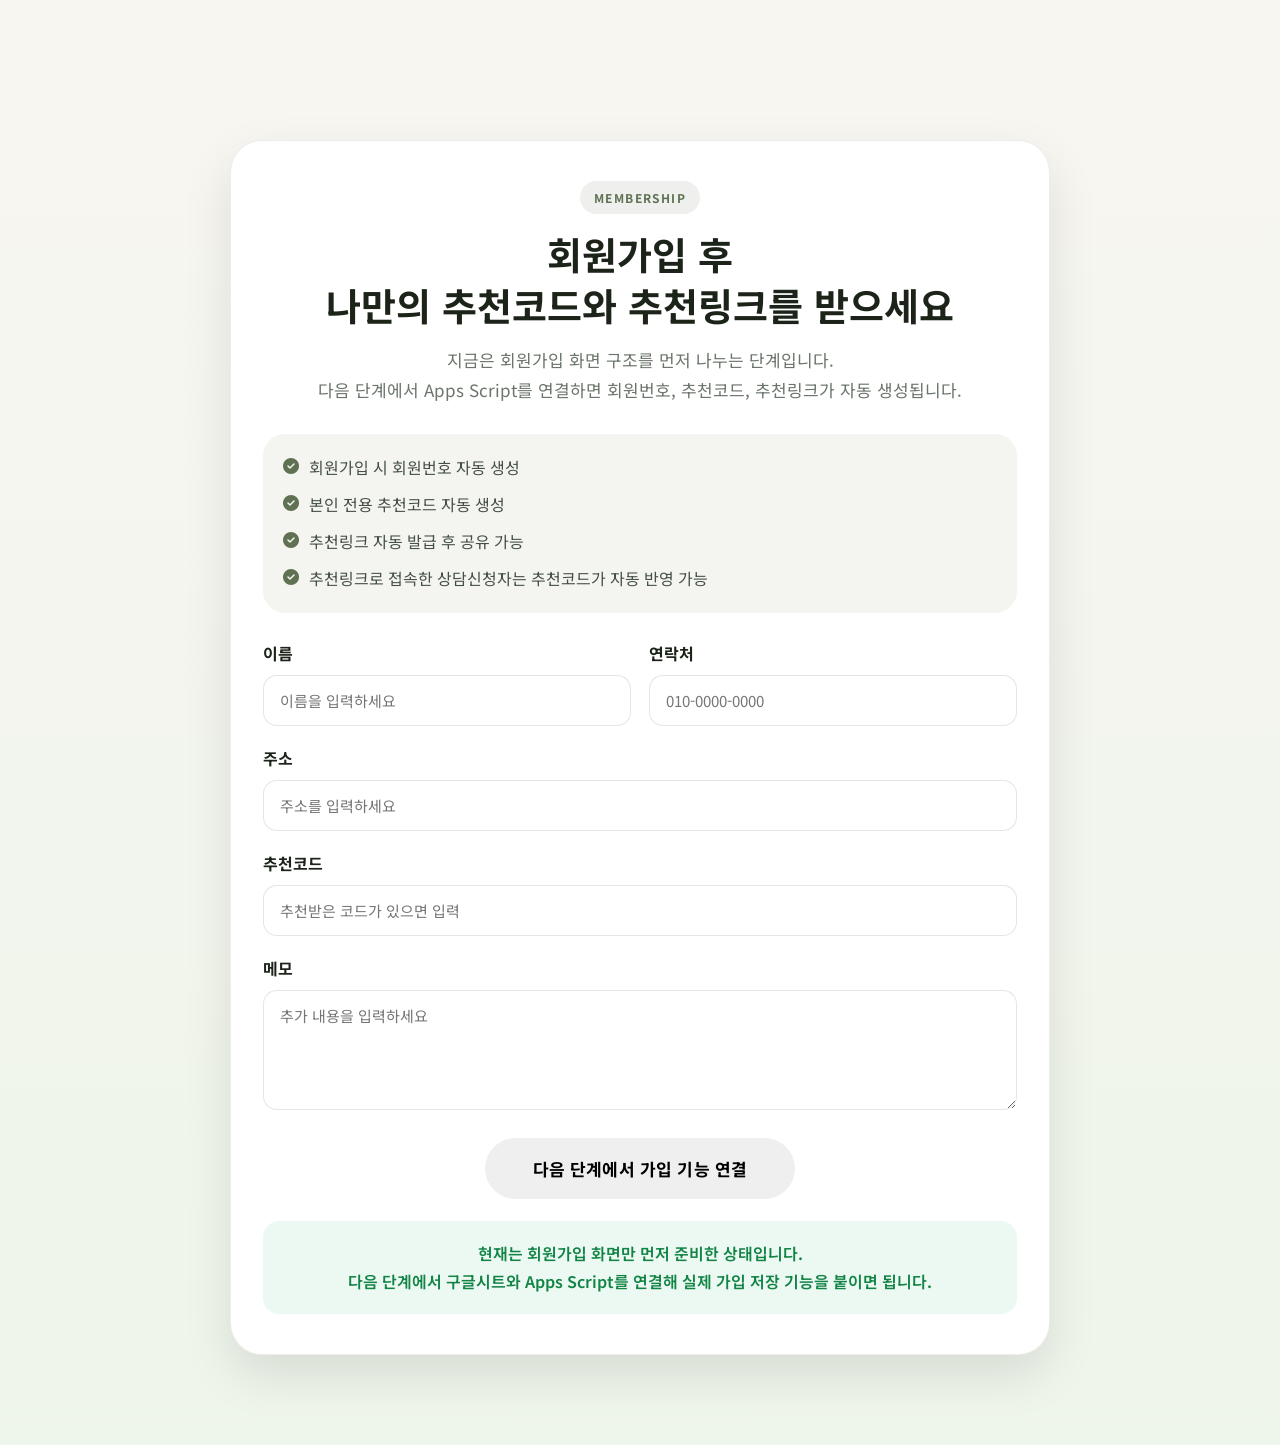
==== join.html @ 5bd47f91 "Add join.html for membership registration page" ====
<!DOCTYPE html>
<html lang="ko">
<head>
  <meta charset="UTF-8" />
  <meta name="viewport" content="width=device-width, initial-scale=1.0" />
  <title>회원가입 | 참빛 미네랄 수소수기</title>
  <link rel="preconnect" href="https://fonts.googleapis.com">
  <link rel="preconnect" href="https://fonts.gstatic.com" crossorigin>
  <link href="https://fonts.googleapis.com/css2?family=Noto+Sans+KR:wght@300;400;500;600;700;800&display=swap" rel="stylesheet">
  <link rel="stylesheet" href="https://cdn.jsdelivr.net/npm/@fortawesome/fontawesome-free@6.4.0/css/all.min.css">
  <link rel="stylesheet" href="css/style.css">
  <style>
    .join-page {
      min-height: 100vh;
      background: linear-gradient(180deg, #f8f6f1 0%, #eef5ea 100%);
      padding: 140px 0 90px;
    }

    .join-wrap {
      max-width: 820px;
      margin: 0 auto;
    }

    .join-card {
      background: #fff;
      border-radius: var(--radius-lg);
      box-shadow: var(--shadow-lg);
      border: 1px solid var(--border);
      padding: 40px 32px;
    }

    .join-top {
      text-align: center;
      margin-bottom: 28px;
    }

    .join-top h1 {
      font-size: 38px;
      line-height: 1.35;
      margin-bottom: 14px;
    }

    .join-top p {
      font-size: 17px;
      color: var(--text-light);
      line-height: 1.8;
    }

    .join-guide {
      background: var(--green-bg);
      border-radius: var(--radius-md);
      padding: 20px;
      margin-bottom: 26px;
    }

    .join-guide ul {
      list-style: none;
      display: flex;
      flex-direction: column;
      gap: 10px;
    }

    .join-guide li {
      display: flex;
      gap: 10px;
      color: var(--text-mid);
      line-height: 1.7;
    }

    .join-guide i {
      color: var(--green-mid);
      margin-top: 4px;
    }

    .join-form-grid {
      display: grid;
      grid-template-columns: repeat(2, 1fr);
      gap: 18px;
    }

    .join-form-group {
      display: flex;
      flex-direction: column;
      gap: 8px;
    }

    .join-form-group.full {
      grid-column: 1 / -1;
    }

    .join-form-group label {
      font-weight: 700;
      color: var(--text-dark);
    }

    .join-form-group input,
    .join-form-group textarea {
      width: 100%;
      border: 1px solid rgba(0,0,0,0.10);
      border-radius: 14px;
      padding: 14px 16px;
      font-size: 15px;
      font-family: inherit;
      outline: none;
      background: #fff;
    }

    .join-form-group textarea {
      min-height: 120px;
      resize: vertical;
    }

    .join-form-group input:focus,
    .join-form-group textarea:focus {
      border-color: var(--green-mid);
      box-shadow: 0 0 0 4px rgba(95, 113, 82, 0.10);
    }

    .join-form-bottom {
      margin-top: 28px;
      text-align: center;
    }

    .join-placeholder-box {
      margin-top: 22px;
      padding: 18px;
      border-radius: 16px;
      background: rgba(24, 169, 87, 0.08);
      color: #128446;
      font-weight: 600;
      line-height: 1.8;
      text-align: center;
    }

    @media (max-width: 760px) {
      .join-form-grid {
        grid-template-columns: 1fr;
      }

      .join-card {
        padding: 28px 20px;
      }

      .join-top h1 {
        font-size: 30px;
      }
    }
  </style>
</head>
<body>
  <section class="join-page">
    <div class="container">
      <div class="join-wrap">
        <div class="join-card">
          <div class="join-top">
            <div class="section-label">MEMBERSHIP</div>
            <h1>회원가입 후<br>나만의 추천코드와 추천링크를 받으세요</h1>
            <p>
              지금은 회원가입 화면 구조를 먼저 나누는 단계입니다.<br>
              다음 단계에서 Apps Script를 연결하면 회원번호, 추천코드, 추천링크가 자동 생성됩니다.
            </p>
          </div>

          <div class="join-guide">
            <ul>
              <li><i class="fas fa-check-circle"></i><span>회원가입 시 회원번호 자동 생성</span></li>
              <li><i class="fas fa-check-circle"></i><span>본인 전용 추천코드 자동 생성</span></li>
              <li><i class="fas fa-check-circle"></i><span>추천링크 자동 발급 후 공유 가능</span></li>
              <li><i class="fas fa-check-circle"></i><span>추천링크로 접속한 상담신청자는 추천코드가 자동 반영 가능</span></li>
            </ul>
          </div>

          <form>
            <div class="join-form-grid">
              <div class="join-form-group">
                <label for="joinName">이름</label>
                <input type="text" id="joinName" placeholder="이름을 입력하세요">
              </div>

              <div class="join-form-group">
                <label for="joinPhone">연락처</label>
                <input type="text" id="joinPhone" placeholder="010-0000-0000">
              </div>

              <div class="join-form-group full">
                <label for="joinAddress">주소</label>
                <input type="text" id="joinAddress" placeholder="주소를 입력하세요">
              </div>

              <div class="join-form-group full">
                <label for="joinRefCode">추천코드</label>
                <input type="text" id="joinRefCode" placeholder="추천받은 코드가 있으면 입력">
              </div>

              <div class="join-form-group full">
                <label for="joinMemo">메모</label>
                <textarea id="joinMemo" placeholder="추가 내용을 입력하세요"></textarea>
              </div>
            </div>

            <div class="join-form-bottom">
              <button type="button" class="btn btn-green btn-lg">다음 단계에서 가입 기능 연결</button>
            </div>

            <div class="join-placeholder-box">
              현재는 회원가입 화면만 먼저 준비한 상태입니다.<br>
              다음 단계에서 구글시트와 Apps Script를 연결해 실제 가입 저장 기능을 붙이면 됩니다.
            </div>
          </form>
        </div>
      </div>
    </div>
  </section>
</body>
</html>
---- css/style.css ----
/* =============================================
   참빛 미네랄 수소수기 - Main Stylesheet
   ============================================= */

/* ---- Reset & Base ---- */
*, *::before, *::after {
  box-sizing: border-box;
  margin: 0;
  padding: 0;
}

:root {
  --green-dark:   #3a4f30;
  --green-mid:    #5f7152;
  --green-light:  #7a8d6a;
  --green-pale:   #c8d5b8;
  --green-bg:     #f4f5f0;
  --cream-dark:   #e8e4d8;
  --cream-mid:    #f0ede4;
  --cream-light:  #f8f6f1;
  --text-dark:    #1c2419;
  --text-mid:     #455045;
  --text-light:   #6b756b;
  --border:       rgba(0,0,0,0.07);
  --shadow-sm:    0 4px 14px rgba(0,0,0,0.05);
  --shadow-md:    0 10px 30px rgba(0,0,0,0.07);
  --shadow-lg:    0 20px 50px rgba(0,0,0,0.10);
  --radius-sm:    14px;
  --radius-md:    22px;
  --radius-lg:    32px;
  --radius-full:  999px;
  --transition:   0.25s ease;
}

html {
  scroll-behavior: smooth;
}

body {
  font-family: "Noto Sans KR", "Apple SD Gothic Neo", sans-serif;
  color: var(--text-dark);
  background: var(--cream-light);
  line-height: 1.75;
  -webkit-font-smoothing: antialiased;
}

a {
  text-decoration: none;
  color: inherit;
}

img {
  max-width: 100%;
  display: block;
}

ul {
  list-style: none;
}

.container {
  width: 100%;
  max-width: 1180px;
  margin: 0 auto;
  padding: 0 24px;
}

.section {
  padding: 90px 0;
}

/* ---- Section Header ---- */
.section-header {
  text-align: center;
  margin-bottom: 52px;
}

.section-label {
  display: inline-block;
  font-size: 12px;
  font-weight: 700;
  letter-spacing: 0.12em;
  color: var(--green-mid);
  background: rgba(95, 113, 82, 0.10);
  padding: 6px 14px;
  border-radius: var(--radius-full);
  margin-bottom: 14px;
  text-transform: uppercase;
}

.section-title {
  font-size: 36px;
  font-weight: 800;
  line-height: 1.3;
  color: var(--text-dark);
  margin-bottom: 16px;
}

.section-desc {
  font-size: 17px;
  color: var(--text-light);
  max-width: 640px;
  margin: 0 auto;
  line-height: 1.8;
}

/* ---- Buttons ---- */
.btn {
  display: inline-flex;
  align-items: center;
  justify-content: center;
  gap: 8px;
  padding: 16px 32px;
  border-radius: var(--radius-full);
  font-size: 16px;
  font-weight: 700;
  letter-spacing: 0.01em;
  cursor: pointer;
  border: none;
  transition: all var(--transition);
  font-family: inherit;
  text-decoration: none;
}

.btn-primary {
  background: linear-gradient(135deg, var(--green-mid) 0%, var(--green-light) 100%);
  color: #fff;
  box-shadow: 0 10px 26px rgba(95, 113, 82, 0.30);
}

.btn-primary:hover {
  transform: translateY(-3px);
  box-shadow: 0 16px 34px rgba(95, 113, 82, 0.38);
}

.btn-secondary {
  background: rgba(255,255,255,0.95);
  color: var(--text-mid);
  border: 1.5px solid rgba(72, 88, 64, 0.18);
  box-shadow: var(--shadow-sm);
}

.btn-secondary:hover {
  transform: translateY(-3px);
  background: #fff;
  box-shadow: var(--shadow-md);
}

.btn-sm {
  padding: 10px 22px;
  font-size: 14px;
}

.btn-lg {
  padding: 18px 48px;
  font-size: 17px;
}

/* =============================================
   HEADER
   ============================================= */
.site-header {
  position: fixed;
  top: 0; left: 0; right: 0;
  z-index: 1000;
  background: rgba(252, 250, 246, 0.85);
  backdrop-filter: blur(12px);
  -webkit-backdrop-filter: blur(12px);
  border-bottom: 1px solid transparent;
  transition: border-color var(--transition), box-shadow var(--transition);
}

.site-header.scrolled {
  border-bottom-color: var(--border);
  box-shadow: 0 4px 20px rgba(0,0,0,0.06);
}

.header-inner {
  display: flex;
  align-items: center;
  height: 70px;
  gap: 32px;
}

.logo {
  display: flex;
  align-items: center;
  gap: 8px;
  font-weight: 800;
  font-size: 17px;
  color: var(--text-dark);
  white-space: nowrap;
}

.logo-mark {
  color: var(--green-mid);
  font-size: 18px;
}

.header-nav {
  display: flex;
  gap: 28px;
  margin-left: auto;
}

.header-nav a {
  font-size: 15px;
  font-weight: 500;
  color: var(--text-mid);
  transition: color var(--transition);
}

.header-nav a:hover {
  color: var(--green-mid);
}

.mobile-menu-btn {
  display: none;
  background: none;
  border: none;
  font-size: 20px;
  color: var(--text-dark);
  cursor: pointer;
  margin-left: auto;
  padding: 6px;
}

.mobile-menu {
  display: none;
  flex-direction: column;
  background: rgba(252, 250, 246, 0.98);
  border-top: 1px solid var(--border);
  padding: 12px 0;
}

.mobile-menu a {
  padding: 14px 24px;
  font-size: 15px;
  font-weight: 500;
  color: var(--text-mid);
  border-bottom: 1px solid rgba(0,0,0,0.04);
}

.mobile-menu a:hover {
  background: var(--green-bg);
  color: var(--green-mid);
}

.mobile-menu.open {
  display: flex;
}

/* =============================================
   HERO
   ============================================= */
.hero {
  position: relative;
  background: linear-gradient(145deg, #f5f3ec 0%, #eae7db 55%, #dfe9d3 100%);
  padding: 150px 0 100px;
  overflow: hidden;
}

.hero-bg-deco {
  position: absolute;
  top: -120px; right: -120px;
  width: 600px; height: 600px;
  border-radius: 50%;
  background: radial-gradient(circle, rgba(122,141,106,0.12) 0%, transparent 70%);
  pointer-events: none;
}

.hero-inner {
  max-width: 860px;
  margin: 0 auto;
  text-align: center;
}

.eyebrow {
  display: inline-flex;
  align-items: center;
  gap: 8px;
  padding: 9px 18px;
  border-radius: var(--radius-full);
  background: rgba(95, 113, 82, 0.12);
  color: var(--green-mid);
  font-size: 14px;
  font-weight: 700;
  letter-spacing: 0.03em;
  margin-bottom: 24px;
}

.eyebrow-dot {
  width: 7px; height: 7px;
  border-radius: 50%;
  background: var(--green-mid);
  display: inline-block;
}

.hero h1 {
  font-size: 50px;
  font-weight: 800;
  line-height: 1.22;
  color: var(--text-dark);
  margin-bottom: 20px;
  letter-spacing: -0.02em;
}

.hero p {
  font-size: 19px;
  color: var(--text-light);
  margin-bottom: 36px;
  line-height: 1.8;
}

/* Hero Price Box */
.hero-price-wrap {
  margin-bottom: 32px;
}

.hero-price-box {
  display: inline-flex;
  align-items: center;
  gap: 0;
  background: #fff;
  border-radius: var(--radius-lg);
  border: 1px solid rgba(0,0,0,0.06);
  box-shadow: var(--shadow-lg);
  padding: 22px 30px;
  flex-wrap: wrap;
  justify-content: center;
  gap: 4px;
}

.price-item {
  display: flex;
  align-items: center;
  gap: 12px;
  padding: 8px 20px;
}

.price-item i {
  font-size: 22px;
  color: var(--green-mid);
}

.price-item div {
  text-align: left;
}

.price-item strong {
  display: block;
  font-size: 13px;
  font-weight: 600;
  color: var(--text-light);
  margin-bottom: 3px;
}

.price-item span {
  font-size: 22px;
  font-weight: 800;
  color: var(--text-dark);
}

.price-divider {
  width: 1px;
  height: 44px;
  background: var(--border);
  flex-shrink: 0;
}

.price-badge {
  width: 100%;
  text-align: center;
  font-size: 13px;
  color: var(--green-mid);
  font-weight: 600;
  padding-top: 14px;
  border-top: 1px solid var(--border);
  margin-top: 8px;
}

/* Hero Buttons */
.btn-wrap {
  display: flex;
  gap: 14px;
  justify-content: center;
  flex-wrap: wrap;
  margin-bottom: 40px;
}

/* Hero Stats */
.hero-stats {
  display: inline-flex;
  align-items: center;
  background: rgba(255,255,255,0.65);
  border-radius: var(--radius-full);
  padding: 14px 28px;
  gap: 6px;
  backdrop-filter: blur(8px);
  border: 1px solid rgba(255,255,255,0.8);
}

.stat-item {
  text-align: center;
  padding: 0 16px;
}

.stat-item strong {
  display: block;
  font-size: 12px;
  font-weight: 500;
  color: var(--text-light);
  margin-bottom: 3px;
}

.stat-item span {
  font-size: 15px;
  font-weight: 800;
  color: var(--green-mid);
}

.stat-divider {
  width: 1px;
  height: 32px;
  background: rgba(0,0,0,0.10);
}

/* =============================================
   SECTION: MESSAGE
   ============================================= */
.section-message {
  background: #fff;
  padding: 80px 0;
}

.message-inner {
  text-align: center;
}

.message-icon {
  width: 64px; height: 64px;
  border-radius: 50%;
  background: linear-gradient(135deg, var(--green-mid), var(--green-light));
  display: flex;
  align-items: center;
  justify-content: center;
  margin: 0 auto 20px;
  color: #fff;
  font-size: 26px;
  box-shadow: 0 10px 24px rgba(95, 113, 82, 0.30);
}

.usage-chips {
  display: flex;
  flex-wrap: wrap;
  gap: 10px;
  justify-content: center;
  margin-top: 28px;
}

.usage-chips span {
  display: inline-flex;
  align-items: center;
  gap: 7px;
  padding: 10px 20px;
  border-radius: var(--radius-full);
  background: var(--green-bg);
  color: var(--green-dark);
  font-size: 15px;
  font-weight: 600;
  border: 1px solid rgba(95,113,82,0.12);
}

.usage-chips span i {
  color: var(--green-mid);
}

/* =============================================
   SECTION: WHY
   ============================================= */
.why-grid {
  display: grid;
  grid-template-columns: repeat(4, 1fr);
  gap: 22px;
}

.why-card {
  background: #fff;
  border-radius: var(--radius-md);
  padding: 30px 24px;
  box-shadow: var(--shadow-sm);
  border: 1px solid var(--border);
  transition: all var(--transition);
}

.why-card:hover {
  transform: translateY(-6px);
  box-shadow: var(--shadow-md);
}

.why-icon {
  width: 52px; height: 52px;
  border-radius: var(--radius-sm);
  background: linear-gradient(135deg, rgba(95,113,82,0.10), rgba(95,113,82,0.18));
  display: flex;
  align-items: center;
  justify-content: center;
  color: var(--green-mid);
  font-size: 22px;
  margin-bottom: 18px;
}

.why-card h3 {
  font-size: 18px;
  font-weight: 700;
  color: var(--text-dark);
  margin-bottom: 12px;
  line-height: 1.4;
}

.why-card p {
  font-size: 15px;
  color: var(--text-light);
  line-height: 1.75;
}

/* =============================================
   SECTION: RECOMMEND
   ============================================= */
.section-recommend {
  background: var(--green-bg);
}

.recommend-grid {
  display: grid;
  grid-template-columns: repeat(5, 1fr);
  gap: 16px;
  max-width: 1060px;
  margin: 0 auto;
}

.recommend-item {
  background: #fff;
  border-radius: var(--radius-md);
  padding: 24px 18px;
  text-align: center;
  box-shadow: var(--shadow-sm);
  border: 1px solid var(--border);
  transition: all var(--transition);
}

.recommend-item:hover {
  transform: translateY(-4px);
  box-shadow: var(--shadow-md);
}

.recommend-icon {
  width: 48px; height: 48px;
  border-radius: 50%;
  background: linear-gradient(135deg, var(--green-mid), var(--green-light));
  display: flex;
  align-items: center;
  justify-content: center;
  color: #fff;
  font-size: 18px;
  margin: 0 auto 14px;
  box-shadow: 0 6px 16px rgba(95,113,82,0.25);
}

.recommend-item p {
  font-size: 14px;
  color: var(--text-mid);
  line-height: 1.65;
  font-weight: 500;
}

/* =============================================
   SECTION: GENERATION
   ============================================= */
.section-generation {
  background: #fff;
}

.generation-grid {
  display: grid;
  grid-template-columns: repeat(2, 1fr);
  gap: 26px;
}

.generation-card {
  border-radius: var(--radius-lg);
  overflow: hidden;
  background: #fff;
  box-shadow: var(--shadow-md);
  border: 1px solid var(--border);
  transition: transform var(--transition), box-shadow var(--transition);
}

.generation-card:hover {
  transform: translateY(-6px);
  box-shadow: var(--shadow-lg);
}

.generation-image {
  position: relative;
  width: 100%;
  aspect-ratio: 16 / 9;
  overflow: hidden;
}

.generation-image--kids,
.generation-image--young,
.generation-image--working,
.generation-image--parents {
  background: #e8e4dc;
}

/* 실제 이미지 스타일 */
.generation-image img {
  position: absolute;
  inset: 0;
  width: 100%;
  height: 100%;
  object-fit: cover;
  object-position: center top;
  display: block;
  transition: transform 0.45s ease;
}

.generation-card:hover .generation-image img {
  transform: scale(1.04);
}

.gen-image-overlay {
  position: absolute;
  inset: 0;
  display: flex;
  align-items: flex-end;
  padding: 16px;
  background: linear-gradient(to top, rgba(0,0,0,0.30) 0%, transparent 60%);
}

.gen-tag {
  background: rgba(255,255,255,0.90);
  backdrop-filter: blur(4px);
  color: var(--text-dark);
  padding: 7px 14px;
  border-radius: var(--radius-full);
  font-size: 13px;
  font-weight: 700;
}

.generation-content {
  padding: 28px 26px 30px;
}

.generation-content h3 {
  font-size: 20px;
  font-weight: 700;
  color: var(--text-dark);
  margin-bottom: 12px;
}

.generation-content p {
  font-size: 15px;
  color: var(--text-light);
  line-height: 1.8;
  margin-bottom: 16px;
}

.gen-keywords {
  display: flex;
  flex-wrap: wrap;
  gap: 8px;
}

.gen-keywords span {
  font-size: 13px;
  font-weight: 600;
  color: var(--green-mid);
  background: rgba(95,113,82,0.08);
  border-radius: var(--radius-full);
  padding: 5px 12px;
  border: 1px solid rgba(95,113,82,0.14);
}

.summary-box {
  max-width: 780px;
  margin: 36px auto 0;
  padding: 28px 32px;
  border-radius: var(--radius-md);
  background: linear-gradient(135deg, #f2f0e8 0%, #eae7dc 100%);
  border: 1px solid rgba(0,0,0,0.05);
  display: flex;
  align-items: center;
  gap: 20px;
}

.summary-box i {
  font-size: 28px;
  color: var(--green-pale);
  flex-shrink: 0;
}

.summary-box p {
  font-size: 17px;
  color: var(--text-mid);
  line-height: 1.7;
}

.summary-box strong {
  color: var(--green-dark);
}

/* =============================================
   SECTION: FEATURES
   ============================================= */
.section-features {
  background: var(--cream-mid);
}

.feature-list {
  display: grid;
  grid-template-columns: repeat(5, 1fr);
  gap: 16px;
}

.feature-item {
  background: #fff;
  border-radius: var(--radius-md);
  padding: 26px 16px;
  text-align: center;
  box-shadow: var(--shadow-sm);
  border: 1px solid var(--border);
  transition: all var(--transition);
}

.feature-item:hover {
  transform: translateY(-4px);
  box-shadow: var(--shadow-md);
  border-color: rgba(95,113,82,0.20);
}

.feature-icon {
  width: 50px; height: 50px;
  border-radius: 50%;
  background: linear-gradient(135deg, var(--green-mid), var(--green-light));
  display: flex;
  align-items: center;
  justify-content: center;
  color: #fff;
  font-size: 19px;
  margin: 0 auto 14px;
  box-shadow: 0 6px 16px rgba(95,113,82,0.25);
}

.feature-item span {
  font-size: 14px;
  font-weight: 700;
  color: var(--text-mid);
  display: block;
}

/* =============================================
   SECTION: PRICE
   ============================================= */
.section-price {
  background: var(--green-bg);
}

.price-card-wrap {
  max-width: 680px;
  margin: 0 auto;
}

.price-card {
  background: #fff;
  border-radius: var(--radius-lg);
  overflow: hidden;
  box-shadow: var(--shadow-lg);
  border: 1px solid var(--border);
}

.price-card-header {
  background: linear-gradient(135deg, var(--green-dark) 0%, var(--green-mid) 100%);
  padding: 34px 36px;
  text-align: center;
  color: #fff;
}

.price-product-badge {
  display: inline-block;
  background: rgba(255,255,255,0.18);
  border: 1px solid rgba(255,255,255,0.30);
  border-radius: var(--radius-full);
  padding: 6px 16px;
  font-size: 13px;
  font-weight: 600;
  margin-bottom: 12px;
}

.price-card-header h3 {
  font-size: 26px;
  font-weight: 800;
  margin-bottom: 8px;
}

.price-card-sub {
  font-size: 14px;
  opacity: 0.80;
}

.price-rows {
  padding: 28px 36px;
  border-bottom: 1px solid var(--border);
}

.price-row {
  display: flex;
  justify-content: space-between;
  align-items: center;
  padding: 14px 0;
  border-bottom: 1px solid rgba(0,0,0,0.04);
}

.price-row:last-child {
  border-bottom: none;
}

.price-label {
  font-size: 15px;
  color: var(--text-light);
  font-weight: 500;
}

.price-value {
  font-size: 18px;
  font-weight: 700;
  color: var(--text-dark);
}

.price-value.line-through {
  text-decoration: line-through;
  color: var(--text-light);
  font-size: 16px;
}

.price-row--highlight .price-label {
  color: var(--text-mid);
  font-weight: 600;
}

.price-row--highlight .price-value {
  color: var(--green-mid);
  font-size: 20px;
}

.price-row--main {
  background: linear-gradient(135deg, rgba(95,113,82,0.05), rgba(95,113,82,0.10));
  margin: 10px -36px -28px;
  padding: 20px 36px 26px;
}

.price-row--main .price-label {
  font-size: 16px;
  font-weight: 700;
  color: var(--text-dark);
}

.price-value.monthly {
  font-size: 30px;
  color: var(--green-dark);
}

.price-value.monthly em {
  font-size: 16px;
  font-weight: 500;
  color: var(--text-light);
  font-style: normal;
}

.price-notice {
  padding: 24px 36px;
  border-bottom: 1px solid var(--border);
}

.price-notice ul {
  display: grid;
  grid-template-columns: repeat(2, 1fr);
  gap: 10px;
}

.price-notice li {
  display: flex;
  align-items: center;
  gap: 8px;
  font-size: 14px;
  color: var(--text-mid);
}

.price-notice .fa-check-circle { color: var(--green-mid); }
.price-notice .fa-exclamation-circle { color: #e07b3c; }
.price-notice .fa-info-circle { color: #4a90d9; }

.price-cta {
  padding: 28px 36px;
  text-align: center;
}

/* =============================================
   SECTION: RESEARCH
   ============================================= */
.research-grid {
  display: grid;
  grid-template-columns: repeat(4, 1fr);
  gap: 20px;
}

.research-card {
  background: #fff;
  border-radius: var(--radius-md);
  padding: 26px 22px;
  box-shadow: var(--shadow-sm);
  border: 1px solid var(--border);
  transition: all var(--transition);
  position: relative;
  overflow: hidden;
}

.research-card::before {
  content: '';
  position: absolute;
  top: 0; left: 0;
  width: 100%; height: 4px;
  background: linear-gradient(90deg, var(--green-mid), var(--green-light));
}

.research-card:hover {
  transform: translateY(-5px);
  box-shadow: var(--shadow-md);
}

.research-num {
  font-size: 40px;
  font-weight: 900;
  color: rgba(95,113,82,0.08);
  line-height: 1;
  margin-bottom: 14px;
  letter-spacing: -0.03em;
}

.research-card h4 {
  font-size: 17px;
  font-weight: 800;
  color: var(--text-dark);
  margin-bottom: 12px;
  line-height: 1.4;
}

.research-en {
  display: inline-block;
  font-style: normal;
  font-size: 12px;
  font-weight: 700;
  color: var(--green-mid);
  background: rgba(95,113,82,0.09);
  border-radius: var(--radius-full);
  padding: 2px 9px;
  margin-left: 6px;
  letter-spacing: 0.04em;
  vertical-align: middle;
}

.research-headline {
  font-size: 14px;
  font-weight: 700;
  color: var(--green-dark);
  line-height: 1.6;
  margin-bottom: 6px !important;
  font-style: italic;
}

.research-sub {
  font-size: 13px;
  font-weight: 600;
  color: var(--text-mid);
  line-height: 1.6;
  margin-bottom: 10px !important;
  padding-bottom: 10px;
  border-bottom: 1px dashed rgba(95,113,82,0.15);
}

.research-card p {
  font-size: 14px;
  color: var(--text-light);
  line-height: 1.8;
}

/* 리서치 카드 — 콘텐츠 많아졌으므로 높이 통일 */
.research-grid {
  align-items: start;
}

/* =============================================
   SECTION: FORM
   ============================================= */
.section-form {
  background: linear-gradient(135deg, var(--cream-mid) 0%, var(--cream-dark) 100%);
}

.form-card {
  max-width: 860px;
  margin: 0 auto;
  background: #fff;
  border-radius: var(--radius-lg);
  padding: 44px 40px;
  box-shadow: var(--shadow-lg);
  border: 1px solid var(--border);
}

.form-grid {
  display: grid;
  grid-template-columns: repeat(2, 1fr);
  gap: 20px;
}

.form-group {
  display: flex;
  flex-direction: column;
}

.form-group.full {
  grid-column: 1 / -1;
}

.form-group label {
  font-size: 13px;
  font-weight: 700;
  color: var(--text-mid);
  margin-bottom: 9px;
  display: flex;
  align-items: center;
  gap: 6px;
}

.form-group label i {
  color: var(--green-mid);
  font-size: 13px;
}

.required {
  color: #e05a4b;
}

.form-group input,
.form-group select,
.form-group textarea {
  width: 100%;
  border: 1.5px solid #dde3d8;
  background: #fafaf8;
  border-radius: var(--radius-sm);
  padding: 14px 16px;
  font-size: 15px;
  color: var(--text-dark);
  outline: none;
  font-family: inherit;
  transition: border-color var(--transition), box-shadow var(--transition);
}

.form-group input:focus,
.form-group select:focus,
.form-group textarea:focus {
  border-color: var(--green-mid);
  box-shadow: 0 0 0 3px rgba(95,113,82,0.12);
  background: #fff;
}

.form-group input[readonly] {
  background: var(--green-bg);
  color: var(--green-dark);
  cursor: default;
  font-weight: 600;
}

.form-group textarea {
  min-height: 130px;
  resize: vertical;
}

.field-hint {
  font-size: 12px;
  color: var(--text-light);
  margin-top: 6px;
}

.form-bottom {
  margin-top: 28px;
  text-align: center;
}

.form-privacy {
  font-size: 13px;
  color: var(--text-light);
  display: flex;
  align-items: center;
  justify-content: center;
  gap: 6px;
  margin-bottom: 18px;
}

.form-privacy i { color: var(--green-mid); }

/* Form Success */
.form-success {
  text-align: center;
  padding: 48px 24px;
}

.form-success-icon {
  font-size: 60px;
  color: var(--green-mid);
  margin-bottom: 20px;
}

.form-success h3 {
  font-size: 24px;
  font-weight: 800;
  color: var(--text-dark);
  margin-bottom: 12px;
}

.form-success p {
  font-size: 16px;
  color: var(--text-light);
  line-height: 1.8;
  margin-bottom: 28px;
}

/* =============================================
   SECTION: REFERRAL
   ============================================= */
.section-referral {
  background: #fff;
}

.ref-box {
  max-width: 680px;
  margin: 0 auto;
  text-align: center;
  background: var(--green-bg);
  padding: 40px 36px;
  border-radius: var(--radius-lg);
  border: 1px solid rgba(95,113,82,0.12);
  box-shadow: var(--shadow-sm);
}

.ref-box-icon {
  width: 60px; height: 60px;
  border-radius: 50%;
  background: linear-gradient(135deg, var(--green-mid), var(--green-light));
  display: flex;
  align-items: center;
  justify-content: center;
  color: #fff;
  font-size: 22px;
  margin: 0 auto 20px;
  box-shadow: 0 8px 20px rgba(95,113,82,0.28);
}

.ref-box p {
  font-size: 16px;
  color: var(--text-mid);
  line-height: 1.8;
  margin-bottom: 24px;
}

.ref-code-display {
  display: inline-flex;
  flex-direction: column;
  align-items: center;
  background: #fff;
  border-radius: var(--radius-md);
  padding: 18px 32px;
  border: 1px solid rgba(95,113,82,0.16);
  box-shadow: var(--shadow-sm);
  gap: 4px;
}

.ref-code-label {
  font-size: 12px;
  font-weight: 600;
  color: var(--text-light);
  text-transform: uppercase;
  letter-spacing: 0.08em;
}

.ref-code-value {
  font-size: 24px;
  font-weight: 800;
  color: var(--green-mid);
}

/* =============================================
   FOOTER
   ============================================= */
.site-footer {
  background: #1e2a1a;
  color: rgba(255,255,255,0.85);
  padding: 52px 0;
}

.footer-inner {
  text-align: center;
}

.footer-logo {
  display: inline-flex;
  align-items: center;
  gap: 8px;
  font-size: 20px;
  font-weight: 800;
  color: #fff;
  margin-bottom: 20px;
}

.footer-logo .logo-mark {
  color: var(--green-pale);
}

.footer-info {
  font-size: 15px;
  line-height: 2;
  color: rgba(255,255,255,0.65);
  margin-bottom: 20px;
}

.footer-info p {
  margin-bottom: 4px;
}

.footer-info strong {
  color: rgba(255,255,255,0.90);
}

.footer-info i {
  color: var(--green-pale);
  margin-right: 4px;
}

.footer-copy {
  font-size: 13px;
  color: rgba(255,255,255,0.35);
  padding-top: 20px;
  border-top: 1px solid rgba(255,255,255,0.08);
}

/* =============================================
   SCROLL TO TOP
   ============================================= */
.scroll-top-btn {
  position: fixed;
  bottom: 28px; right: 28px;
  width: 48px; height: 48px;
  border-radius: 50%;
  background: var(--green-mid);
  color: #fff;
  border: none;
  font-size: 16px;
  cursor: pointer;
  display: flex;
  align-items: center;
  justify-content: center;
  box-shadow: 0 8px 20px rgba(95,113,82,0.38);
  opacity: 0;
  transform: translateY(10px);
  transition: all var(--transition);
  z-index: 999;
}

.scroll-top-btn.visible {
  opacity: 1;
  transform: translateY(0);
}

.scroll-top-btn:hover {
  background: var(--green-dark);
  transform: translateY(-2px);
}

/* =============================================
   RESPONSIVE
   ============================================= */
@media (max-width: 1024px) {
  .why-grid,
  .research-grid {
    grid-template-columns: repeat(2, 1fr);
  }

  .feature-list {
    grid-template-columns: repeat(3, 1fr);
  }

  .recommend-grid {
    grid-template-columns: repeat(3, 1fr);
  }
}

@media (max-width: 900px) {
  .generation-grid {
    grid-template-columns: 1fr;
  }
}

@media (max-width: 768px) {
  .section {
    padding: 60px 0;
  }

  .section-title {
    font-size: 28px;
  }

  .section-desc {
    font-size: 15px;
  }

  /* Header */
  .header-nav,
  .site-header .btn-sm {
    display: none;
  }

  .mobile-menu-btn {
    display: flex;
  }

  /* Hero */
  .hero {
    padding: 120px 0 70px;
  }

  .hero h1 {
    font-size: 32px;
  }

  .hero p {
    font-size: 16px;
  }

  .hero-price-box {
    padding: 18px 20px;
  }

  .price-item span {
    font-size: 18px;
  }

  .price-divider {
    display: none;
  }

  .hero-stats {
    flex-wrap: wrap;
    gap: 0;
    padding: 10px 16px;
  }

  .stat-divider {
    height: 1px;
    width: 100%;
    display: none;
  }

  .stat-item {
    padding: 6px 12px;
  }

  /* Grids */
  .why-grid,
  .recommend-grid,
  .research-grid,
  .feature-list,
  .form-grid {
    grid-template-columns: 1fr;
  }

  .price-notice ul {
    grid-template-columns: 1fr;
  }

  .price-row--main {
    margin: 10px -24px -28px;
    padding: 20px 24px 26px;
  }

  .price-rows {
    padding: 20px 24px;
  }

  .price-card-header,
  .price-notice,
  .price-cta {
    padding-left: 24px;
    padding-right: 24px;
  }

  /* Buttons */
  .btn-wrap {
    flex-direction: column;
    align-items: center;
  }

  .btn {
    width: 100%;
    max-width: 340px;
  }

  .form-card {
    padding: 28px 20px;
  }

  .summary-box {
    flex-direction: column;
    text-align: center;
  }
}

@media (max-width: 480px) {
  .hero h1 {
    font-size: 26px;
  }

  .hero-price-box {
    width: 100%;
  }

  .price-item {
    padding: 8px 12px;
    width: 100%;
    justify-content: center;
  }
}
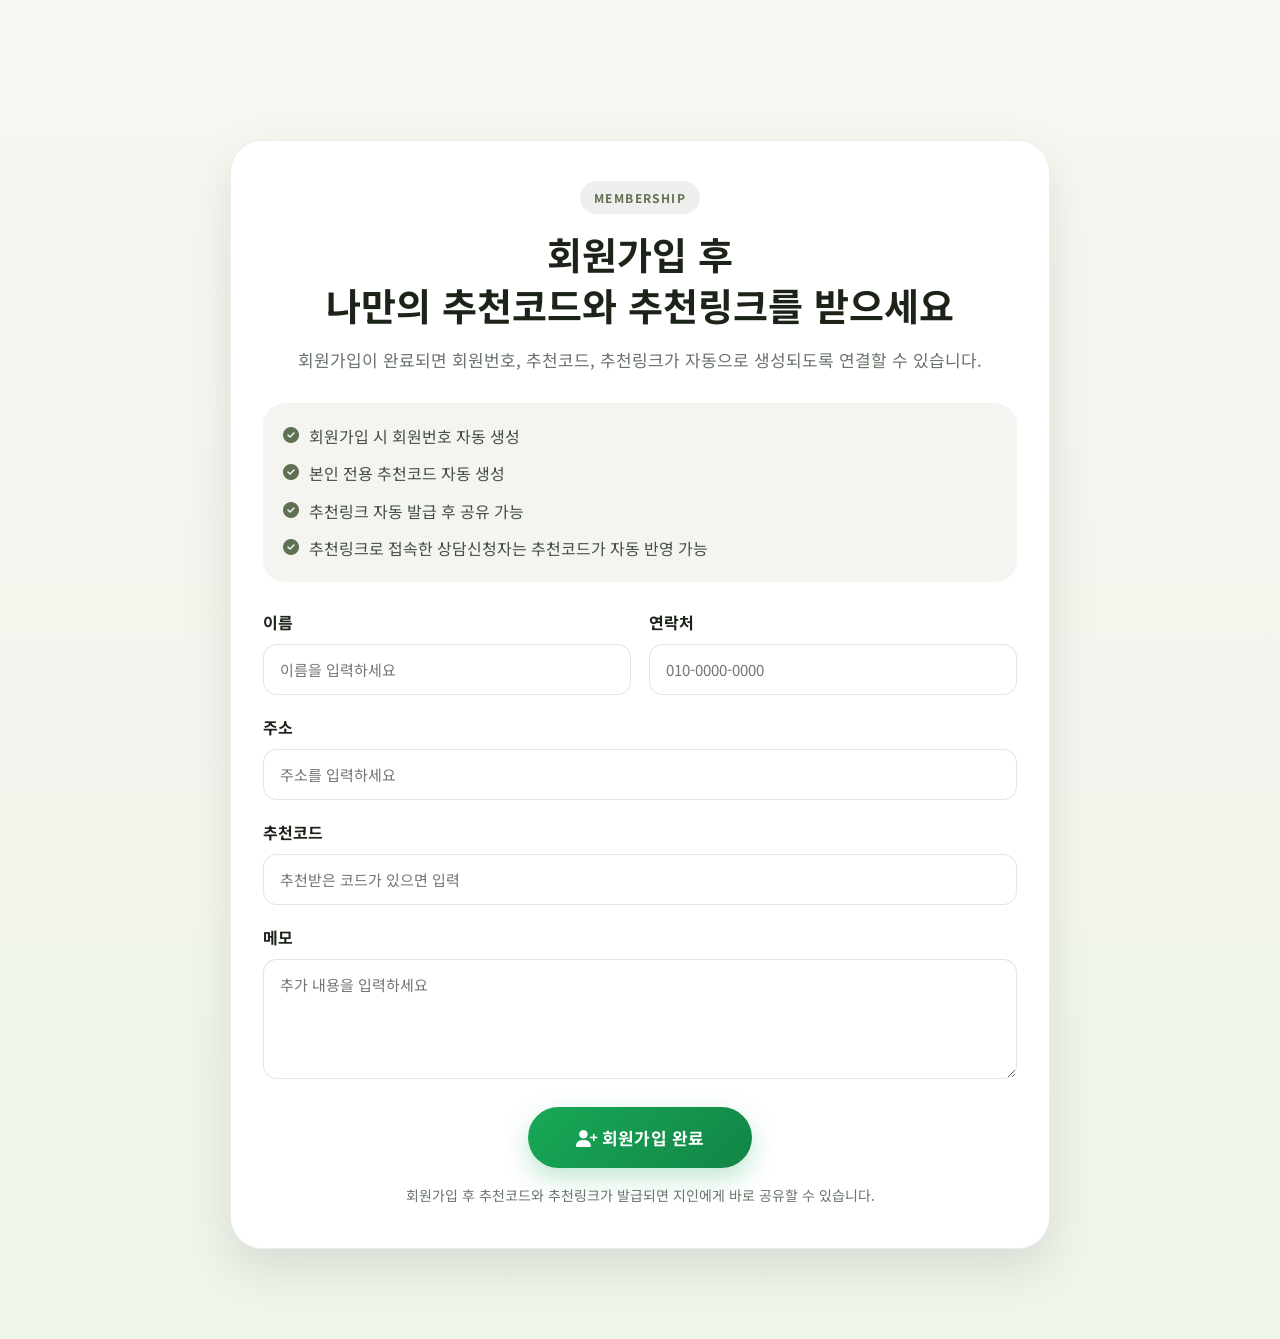
==== commit f87d5c03: "Update join.html" ====
--- a/join.html
+++ b/join.html
@@ -121,15 +121,61 @@
       text-align: center;
     }
 
-    .join-placeholder-box {
-      margin-top: 22px;
-      padding: 18px;
-      border-radius: 16px;
+    .join-help-text {
+      margin-top: 16px;
+      font-size: 14px;
+      color: var(--text-light);
+      line-height: 1.7;
+      text-align: center;
+    }
+
+    .join-result {
+      display: none;
+      margin-top: 24px;
+      padding: 22px 20px;
+      border-radius: 18px;
       background: rgba(24, 169, 87, 0.08);
+      border: 1px solid rgba(24, 169, 87, 0.16);
+    }
+
+    .join-result h3 {
+      font-size: 22px;
+      margin-bottom: 14px;
       color: #128446;
+    }
+
+    .join-result-item {
+      margin-bottom: 12px;
+      color: var(--text-dark);
+      line-height: 1.7;
+      word-break: break-all;
+    }
+
+    .join-result-label {
+      display: block;
+      font-size: 13px;
+      color: var(--text-light);
+      margin-bottom: 4px;
+      font-weight: 700;
+    }
+
+    .join-result-value {
+      font-size: 16px;
       font-weight: 600;
-      line-height: 1.8;
-      text-align: center;
+    }
+
+    .join-result-link {
+      width: 100%;
+      border: 1px solid rgba(0,0,0,0.10);
+      border-radius: 12px;
+      padding: 12px 14px;
+      font-size: 14px;
+      font-family: inherit;
+      background: #fff;
+    }
+
+    .join-result-copy {
+      margin-top: 12px;
     }
 
     @media (max-width: 760px) {
@@ -156,8 +202,7 @@
             <div class="section-label">MEMBERSHIP</div>
             <h1>회원가입 후<br>나만의 추천코드와 추천링크를 받으세요</h1>
             <p>
-              지금은 회원가입 화면 구조를 먼저 나누는 단계입니다.<br>
-              다음 단계에서 Apps Script를 연결하면 회원번호, 추천코드, 추천링크가 자동 생성됩니다.
+              회원가입이 완료되면 회원번호, 추천코드, 추천링크가 자동으로 생성되도록 연결할 수 있습니다.
             </p>
           </div>
 
@@ -170,46 +215,78 @@
             </ul>
           </div>
 
-          <form>
+          <!-- 중요: form id 추가 -->
+          <form id="joinForm">
             <div class="join-form-grid">
               <div class="join-form-group">
-                <label for="joinName">이름</label>
-                <input type="text" id="joinName" placeholder="이름을 입력하세요">
+                <label for="name">이름</label>
+                <input type="text" id="name" placeholder="이름을 입력하세요" required>
               </div>
 
               <div class="join-form-group">
-                <label for="joinPhone">연락처</label>
-                <input type="text" id="joinPhone" placeholder="010-0000-0000">
+                <label for="phone">연락처</label>
+                <input type="text" id="phone" placeholder="010-0000-0000" required>
               </div>
 
               <div class="join-form-group full">
-                <label for="joinAddress">주소</label>
-                <input type="text" id="joinAddress" placeholder="주소를 입력하세요">
+                <label for="address">주소</label>
+                <input type="text" id="address" placeholder="주소를 입력하세요">
               </div>
 
               <div class="join-form-group full">
-                <label for="joinRefCode">추천코드</label>
-                <input type="text" id="joinRefCode" placeholder="추천받은 코드가 있으면 입력">
+                <label for="referralCode">추천코드</label>
+                <input type="text" id="referralCode" placeholder="추천받은 코드가 있으면 입력">
               </div>
 
               <div class="join-form-group full">
-                <label for="joinMemo">메모</label>
-                <textarea id="joinMemo" placeholder="추가 내용을 입력하세요"></textarea>
+                <label for="memo">메모</label>
+                <textarea id="memo" placeholder="추가 내용을 입력하세요"></textarea>
               </div>
             </div>
 
             <div class="join-form-bottom">
-              <button type="button" class="btn btn-green btn-lg">다음 단계에서 가입 기능 연결</button>
-            </div>
-
-            <div class="join-placeholder-box">
-              현재는 회원가입 화면만 먼저 준비한 상태입니다.<br>
-              다음 단계에서 구글시트와 Apps Script를 연결해 실제 가입 저장 기능을 붙이면 됩니다.
-            </div>
+              <!-- 중요: submit 버튼으로 변경 -->
+              <button type="submit" class="btn btn-green btn-lg" id="joinSubmitBtn">
+                <span id="joinSubmitText"><i class="fas fa-user-plus"></i> 회원가입 완료</span>
+                <span id="joinSubmitLoading" style="display:none;"><i class="fas fa-spinner fa-spin"></i> 처리 중...</span>
+              </button>
+            </div>
+
+            <p class="join-help-text">
+              회원가입 후 추천코드와 추천링크가 발급되면 지인에게 바로 공유할 수 있습니다.
+            </p>
           </form>
+
+          <!-- 중요: 결과 출력 영역 추가 -->
+          <div id="joinResult" class="join-result">
+            <h3>회원가입이 완료되었습니다</h3>
+
+            <div class="join-result-item">
+              <span class="join-result-label">회원번호</span>
+              <div class="join-result-value" id="resultMemberId">-</div>
+            </div>
+
+            <div class="join-result-item">
+              <span class="join-result-label">추천코드</span>
+              <div class="join-result-value" id="resultRefCode">-</div>
+            </div>
+
+            <div class="join-result-item">
+              <span class="join-result-label">추천링크</span>
+              <input type="text" id="resultRefLink" class="join-result-link" readonly>
+              <button type="button" class="btn btn-secondary join-result-copy" id="copyRefLinkBtn">
+                <i class="fas fa-copy"></i>
+                추천링크 복사
+              </button>
+            </div>
+          </div>
+
         </div>
       </div>
     </div>
   </section>
+
+  <!-- 중요: join.js 연결 -->
+  <script src="js/join.js"></script>
 </body>
 </html>
--- a/css/style.css
+++ b/css/style.css
@@ -1440,3 +1440,142 @@
     justify-content: center;
   }
 }
+/* =============================================
+   추가 스타일 - 회원가입 분리 구조
+   ============================================= */
+
+.header-actions {
+  display: flex;
+  align-items: center;
+  gap: 10px;
+  margin-left: auto;
+}
+
+.btn-green {
+  background: linear-gradient(135deg, #18a957 0%, #128446 100%);
+  color: #fff;
+  box-shadow: 0 10px 26px rgba(24, 169, 87, 0.28);
+}
+
+.btn-green:hover {
+  transform: translateY(-3px);
+  box-shadow: 0 16px 34px rgba(24, 169, 87, 0.36);
+}
+
+.btn-outline-green {
+  background: rgba(24, 169, 87, 0.08);
+  color: #128446;
+  border: 1.5px solid rgba(24, 169, 87, 0.20);
+}
+
+.btn-outline-green:hover {
+  transform: translateY(-3px);
+  background: rgba(24, 169, 87, 0.14);
+}
+
+.btn-wrap-2,
+.btn-wrap-3 {
+  display: flex;
+  gap: 14px;
+  justify-content: center;
+  flex-wrap: wrap;
+}
+
+.section-member {
+  background: linear-gradient(180deg, #f8faf5 0%, #f1f6ee 100%);
+}
+
+.member-join-box {
+  display: grid;
+  grid-template-columns: 1.15fr 0.85fr;
+  gap: 26px;
+  background: #fff;
+  border-radius: var(--radius-lg);
+  padding: 34px;
+  box-shadow: var(--shadow-md);
+  border: 1px solid var(--border);
+}
+
+.member-join-left h3 {
+  font-size: 28px;
+  font-weight: 800;
+  line-height: 1.4;
+  color: var(--text-dark);
+  margin-bottom: 18px;
+}
+
+.member-check-list {
+  display: flex;
+  flex-direction: column;
+  gap: 14px;
+}
+
+.member-check-list li {
+  display: flex;
+  align-items: flex-start;
+  gap: 10px;
+  font-size: 16px;
+  color: var(--text-mid);
+  line-height: 1.7;
+}
+
+.member-check-list i {
+  color: var(--green-mid);
+  margin-top: 3px;
+}
+
+.member-join-right {
+  display: flex;
+  flex-direction: column;
+  align-items: center;
+  justify-content: center;
+  background: var(--green-bg);
+  border-radius: var(--radius-md);
+  padding: 28px 24px;
+  text-align: center;
+}
+
+.member-join-note {
+  margin-top: 18px;
+  font-size: 15px;
+  color: var(--text-light);
+  line-height: 1.8;
+}
+
+.consult-note {
+  margin-top: 10px;
+  font-size: 15px;
+  color: var(--green-mid);
+  font-weight: 600;
+}
+
+@media (max-width: 1080px) {
+  .header-nav {
+    display: none;
+  }
+
+  .header-actions {
+    display: none;
+  }
+
+  .mobile-menu-btn {
+    display: block;
+  }
+}
+
+@media (max-width: 900px) {
+  .member-join-box {
+    grid-template-columns: 1fr;
+    padding: 24px;
+  }
+}
+
+@media (max-width: 640px) {
+  .member-join-left h3 {
+    font-size: 24px;
+  }
+
+  .consult-note {
+    font-size: 14px;
+  }
+}
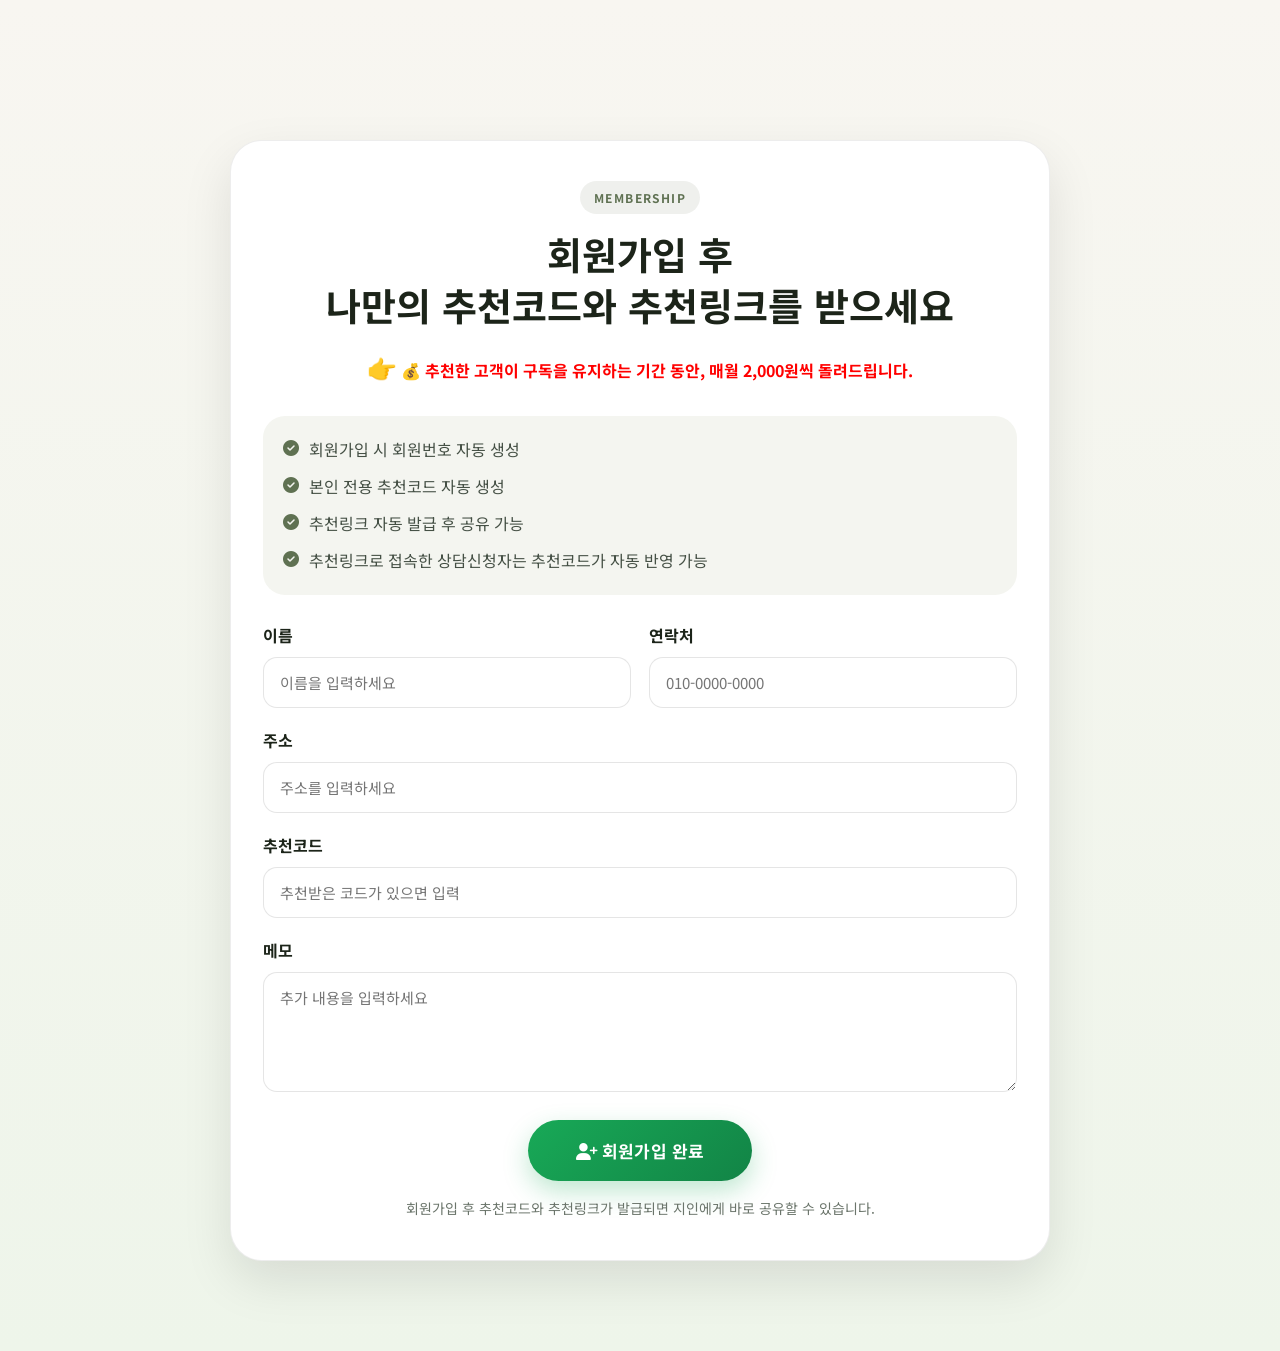
==== commit 1b504d5c: "Update join.html" ====
--- a/join.html
+++ b/join.html
@@ -201,8 +201,8 @@
           <div class="join-top">
             <div class="section-label">MEMBERSHIP</div>
             <h1>회원가입 후<br>나만의 추천코드와 추천링크를 받으세요</h1>
-            <p>
-              회원가입이 완료되면 회원번호, 추천코드, 추천링크가 자동으로 생성되도록 연결할 수 있습니다.
+            <p style="color: #ff0000; font-weight: bold; font-size: 16px; margin-top: 12px;">
+            <span style="font-size: 24px;">👉</span> 💰 추천한 고객이 구독을 유지하는 기간 동안, 매월 2,000원씩 돌려드립니다.
             </p>
           </div>
 
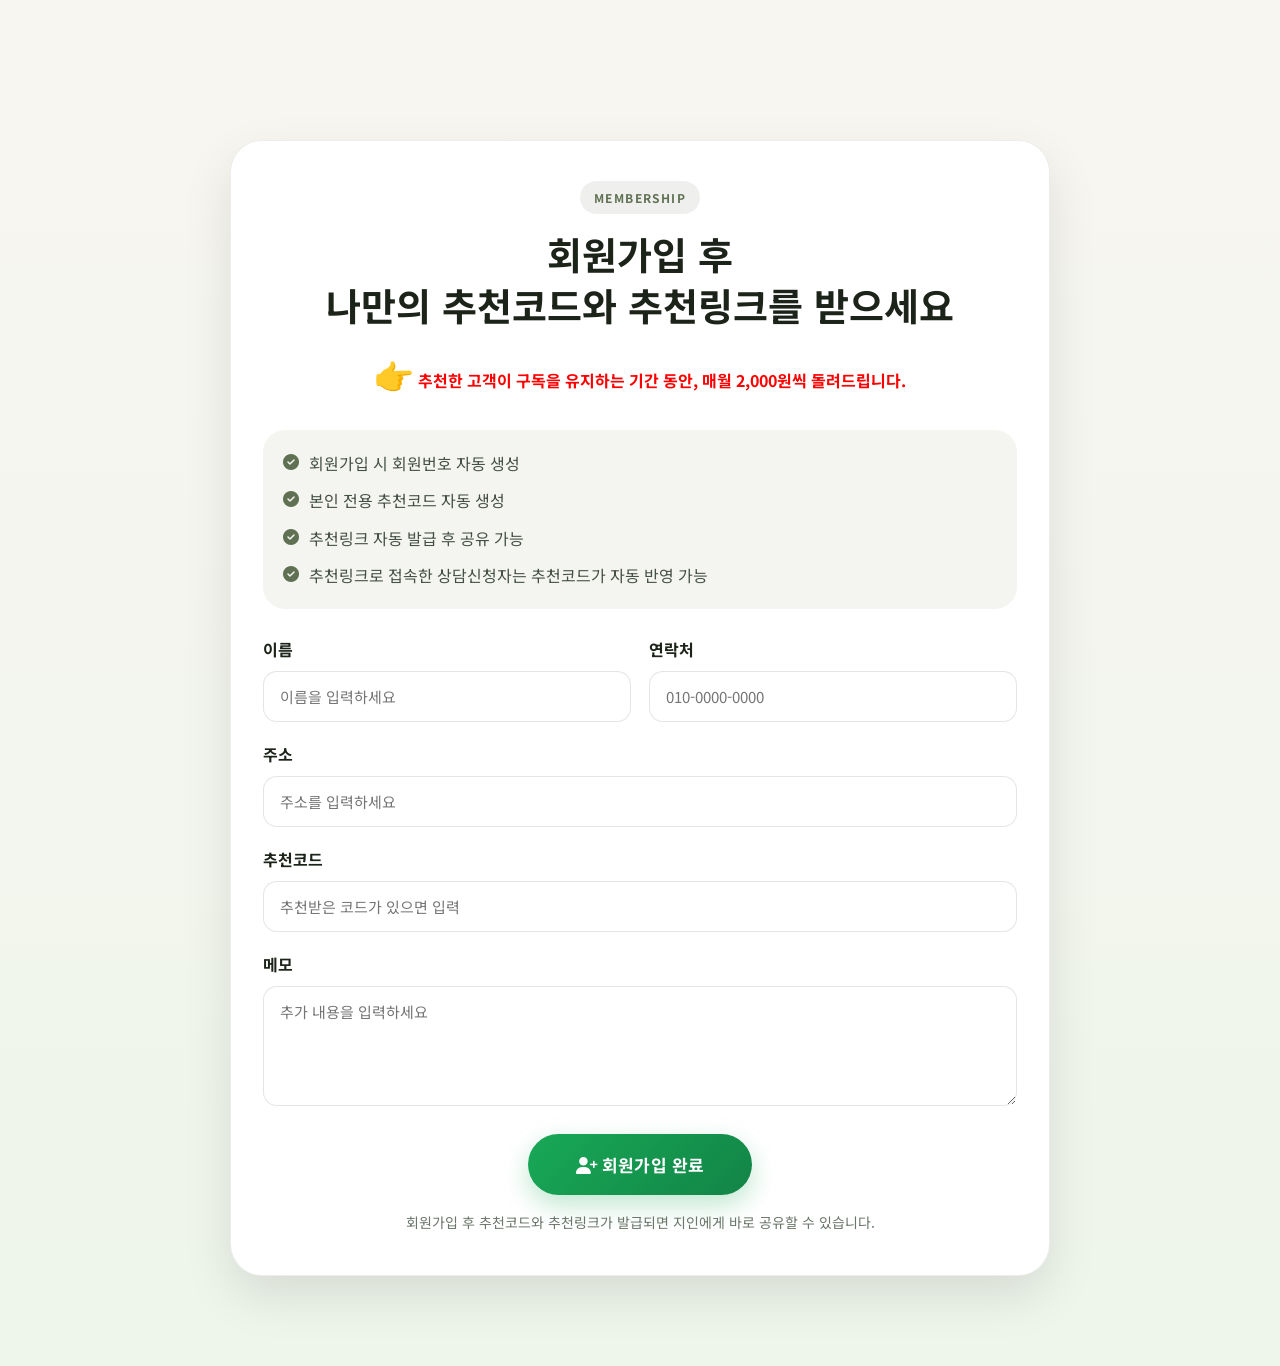
==== commit ac555cce: "Increase font size of referral message icon" ====
--- a/join.html
+++ b/join.html
@@ -202,7 +202,7 @@
             <div class="section-label">MEMBERSHIP</div>
             <h1>회원가입 후<br>나만의 추천코드와 추천링크를 받으세요</h1>
             <p style="color: #ff0000; font-weight: bold; font-size: 16px; margin-top: 12px;">
-            <span style="font-size: 24px;">👉</span> 💰 추천한 고객이 구독을 유지하는 기간 동안, 매월 2,000원씩 돌려드립니다.
+            <span style="font-size: 32px;">👉</span> 추천한 고객이 구독을 유지하는 기간 동안, 매월 2,000원씩 돌려드립니다.
             </p>
           </div>
 
